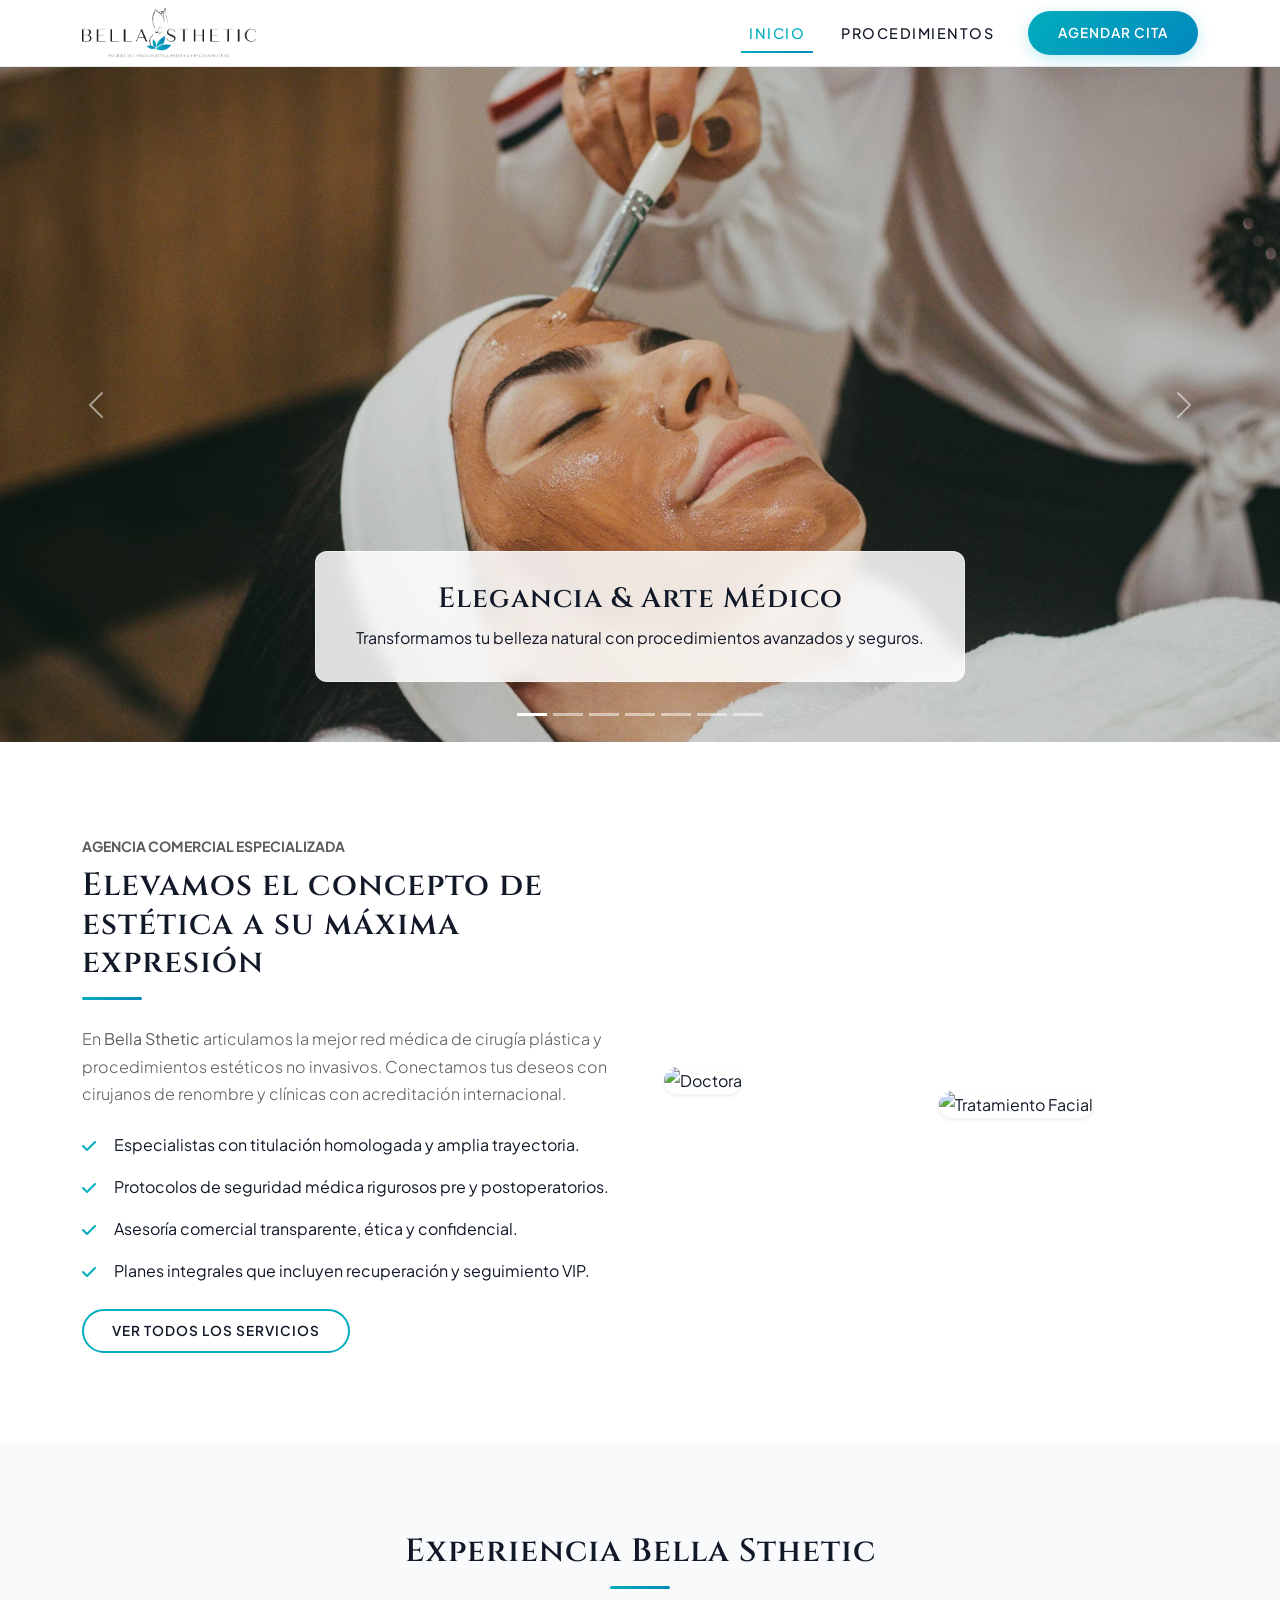
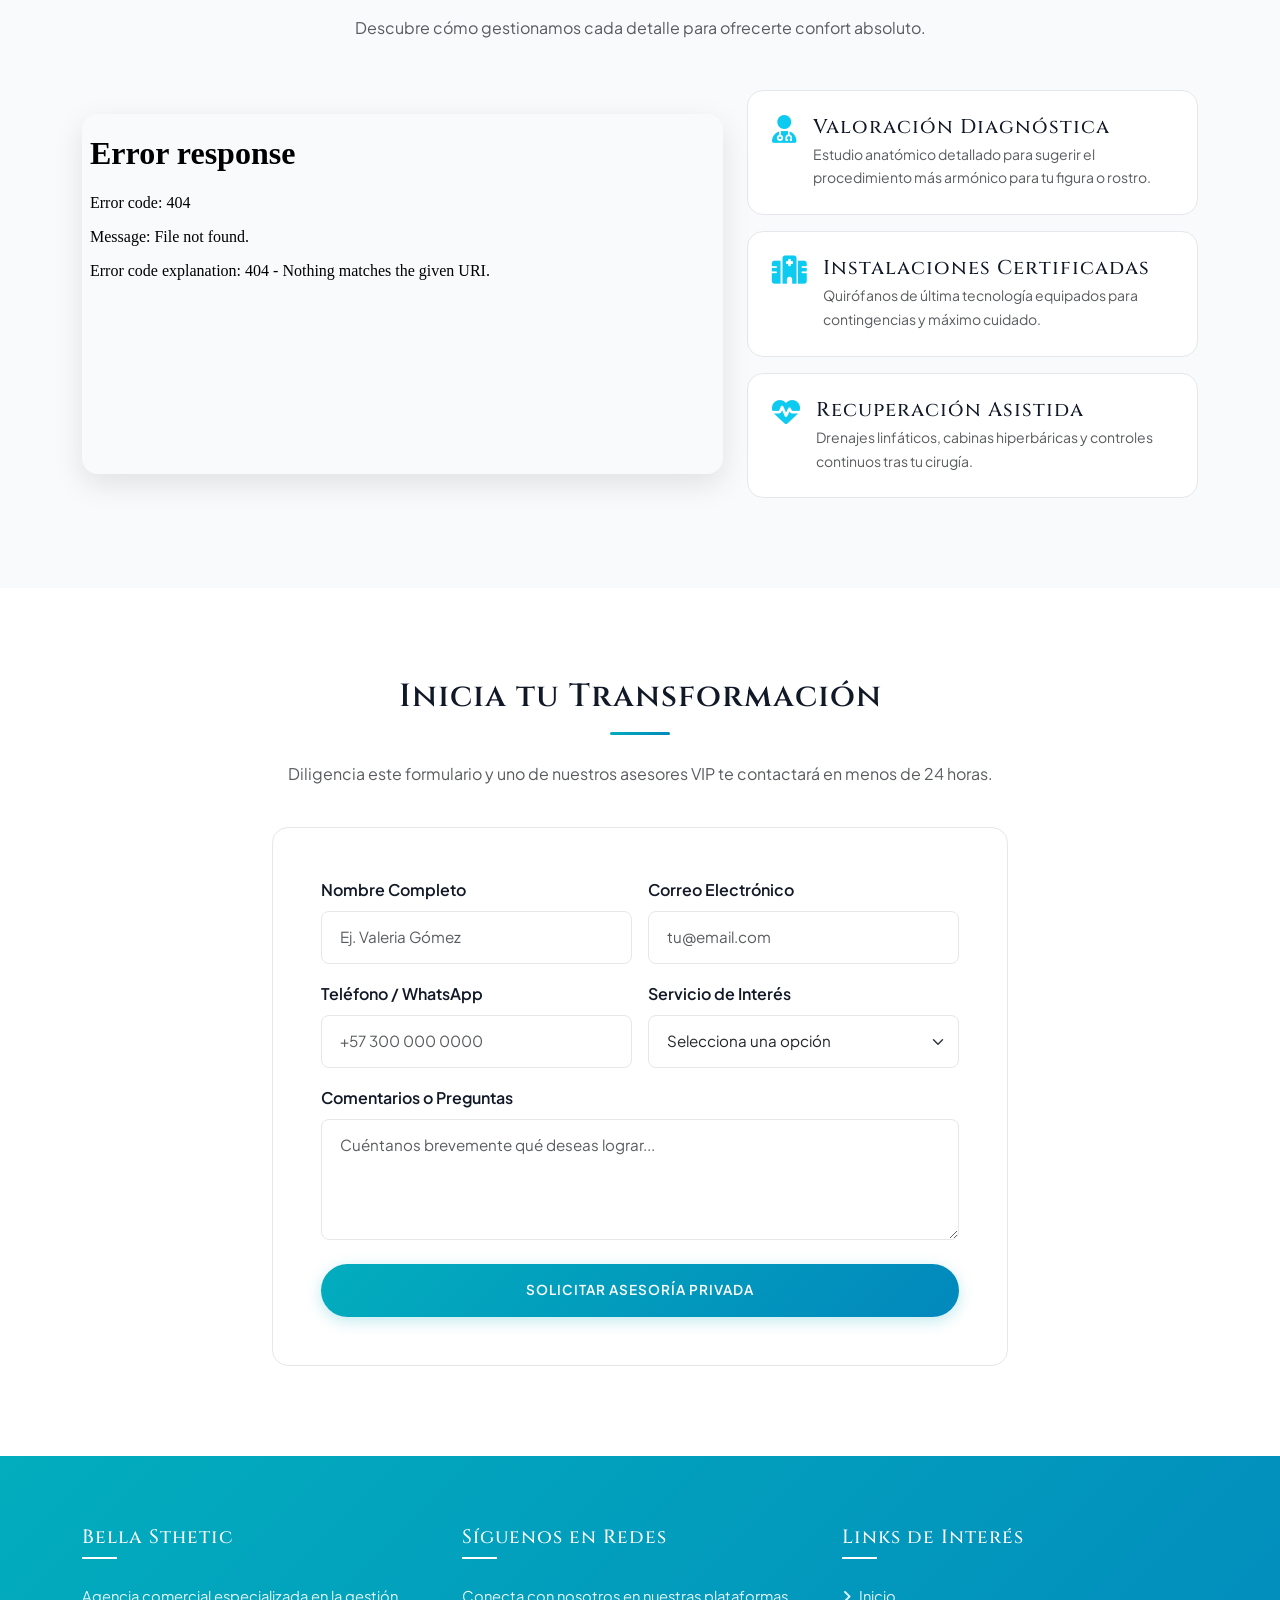
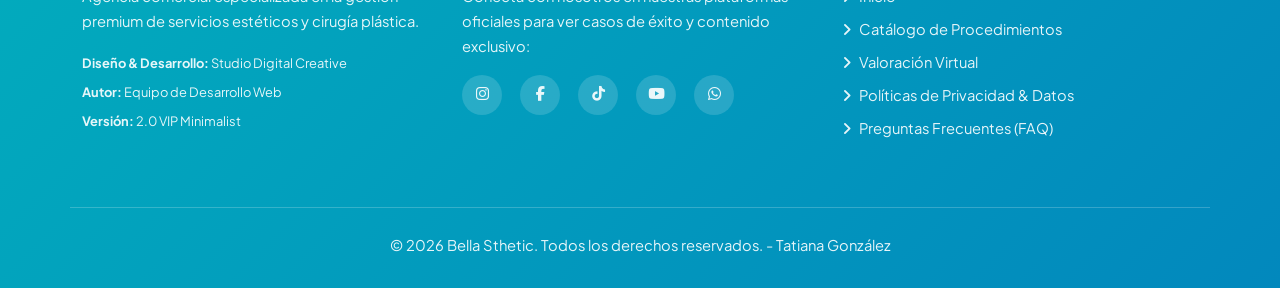
==== index.html @ e6e71dd5 "web site created" ====
<!DOCTYPE html>
<html lang="es">
<head>
  <meta charset="UTF-8">
  <meta name="viewport" content="width=device-width, initial-scale=1.0">
  <title>Bella Sthetic | Agencia Comercial Estética & Cirugía Plástica</title>
  <link href="https://cdn.jsdelivr.net/npm/bootstrap@5.3.2/dist/css/bootstrap.min.css" rel="stylesheet">
  <link rel="stylesheet" href="https://cdnjs.cloudflare.com/ajax/libs/font-awesome/6.4.0/css/all.min.css">
  <link rel="stylesheet" href="styles.css">
</head>
<body>

  <!-- BARRA DE NAVEGACIÓN -->
  <nav class="navbar navbar-expand-lg navbar-custom sticky-top">
    <div class="container">
        <div class="logo-container">
            <a class="navbar-brand" href="index.html">
                <img class="logo" src="imagenes/logo.png" alt="Bella Sthetic" >
            </a>
        </div>
      
      <button class="navbar-toggler border-0" type="button" data-bs-toggle="collapse" data-bs-target="#navbarBella">
        <span class="navbar-toggler-icon"></span>
      </button>
      
      <div class="collapse navbar-collapse" id="navbarBella">
        <ul class="navbar-menu navbar-nav ms-auto mb-2 mb-lg-0 align-items-center">
          <li class="nav-item">
            <a class="nav-link active" href="/index.html">Inicio</a>
          </li>
          <li class="nav-item">
            <a class="nav-link" href="/procedimientos.html">Procedimientos</a>
          </li>
          <li class="nav-item ms-lg-3 mt-2 mt-lg-0">
            <a href="#" class="btn btn-brand">Agendar Cita</a>
          </li>
        </ul>
      </div>
    </div>
  </nav>

  <!-- CARRUSEL DE 7 IMÁGENES -->
  <div id="heroCarousel" class="carousel slide carousel-fade" data-bs-ride="carousel" data-bs-interval="4500">
    <div class="carousel-indicators">
      <button type="button" data-bs-target="#heroCarousel" data-bs-slide-to="0" class="active"></button>
      <button type="button" data-bs-target="#heroCarousel" data-bs-slide-to="1"></button>
      <button type="button" data-bs-target="#heroCarousel" data-bs-slide-to="2"></button>      
      <button type="button" data-bs-target="#heroCarousel" data-bs-slide-to="3"></button>
      <button type="button" data-bs-target="#heroCarousel" data-bs-slide-to="4"></button>
      <button type="button" data-bs-target="#heroCarousel" data-bs-slide-to="5"></button>
      <button type="button" data-bs-target="#heroCarousel" data-bs-slide-to="6"></button>
    </div>

    <div class="carousel-inner">
      <!-- Imagen 1 -->
      <div class="carousel-item active">
        <img src="imagenes/img1.avif" class="d-block w-100" alt="Medicina Estética VIP">
        <div class="carousel-caption d-none d-md-block text-center">
          <h3>Elegancia & Arte Médico</h3>
          <p class="mb-0">Transformamos tu belleza natural con procedimientos avanzados y seguros.</p>
        </div>
      </div>
      <!-- Imagen 2 -->
      <div class="carousel-item">
        <img src="imagenes/img2.avif" class="d-block w-100" alt="Cirugía Plástica">
        <div class="carousel-caption d-none d-md-block text-center">
          <h3>Cirugía Plástica de Vanguardia</h3>
          <p class="mb-0">Especialistas certificados listos para guiar tu proceso de cambio.</p>
        </div>
      </div>      
      <!-- Imagen 3 -->
      <div class="carousel-item">
        <img src="imagenes/img3.avif" class="d-block w-100" alt="Spa y Cuidado">
        <div class="carousel-caption d-none d-md-block text-center">
          <h3>Experiencia de Bienestar Exclusiva</h3>
          <p class="mb-0">Espacios de paz y atención personalizada durante todo tu tratamiento.</p>
        </div>
      </div>
      <!-- Imagen 4 -->
      <div class="carousel-item">
        <img src="imagenes/img4.avif" class="d-block w-100" alt="Tecnología Láser">
        <div class="carousel-caption d-none d-md-block text-center">
          <h3>Tecnología No Invasiva</h3>
          <p class="mb-0">Equipamiento de última generación para moldear y cuidar tu piel.</p>
        </div>
      </div>
      <!-- Imagen 5 -->
      <div class="carousel-item">
        <img src="imagenes/img5.avif" class="d-block w-100" alt="Atención Personalizada">
        <div class="carousel-caption d-none d-md-block text-center">
          <h3>Acompañamiento VIP 24/7</h3>
          <p class="mb-0">Tu tranquilidad y seguridad son nuestra máxima prioridad.</p>
        </div>
      </div>
      <!-- Imagen 6 -->
      <div class="carousel-item">
        <img src="imagenes/img7.avif" class="d-block w-100" alt="Bienestar Estético">
        <div class="carousel-caption d-none d-md-block text-center">
          <h3>Equipo Quirúrgico Experto</h3>
          <p class="mb-0">Los mejores Cirujanos Plásticos Certificados</p>
        </div>
      </div>
      <!-- Imagen 7 -->
      <div class="carousel-item">
        <img src="imagenes/img6.avif" class="d-block w-100" alt="Bienestar Estético">
        <div class="carousel-caption d-none d-md-block text-center">
          <h3>Siente Tu Mejor Versión</h3>
          <p class="mb-0">Agenda tu valoración personalizada y da el primer paso hoy.</p>
        </div>
      </div>
    </div>

    <button class="carousel-control-prev" type="button" data-bs-target="#heroCarousel" data-bs-slide="prev">
      <span class="carousel-control-prev-icon"></span>
    </button>
    <button class="carousel-control-next" type="button" data-bs-target="#heroCarousel" data-bs-slide="next">
      <span class="carousel-control-next-icon"></span>
    </button>
  </div>


  <!-- SECCIÓN 1: FILOSOFÍA Y EXCELENCIA -->
  <section class="section-padding">
    <div class="container">
      <div class="row align-items-center g-5">
        <div class="col-lg-6">
          <span class="text-uppercase tracking-wide fw-bold text-muted small">Agencia Comercial Especializada</span>
          <h2 class="section-title text-start mt-2">Elevamos el concepto de estética a su máxima expresión</h2>
          <p class="lead text-muted fs-6 mb-4">
            En <strong>Bella Sthetic</strong> articulamos la mejor red médica de cirugía plástica y procedimientos estéticos no invasivos. Conectamos tus deseos con cirujanos de renombre y clínicas con acreditación internacional.
          </p>
          <ul class="custom-list mb-4">
            <li>Especialistas con titulación homologada y amplia trayectoria.</li>
            <li>Protocolos de seguridad médica rigurosos pre y postoperatorios.</li>
            <li>Asesoría comercial transparente, ética y confidencial.</li>
            <li>Planes integrales que incluyen recuperación y seguimiento VIP.</li>
          </ul>
          <a href="procedimientos.html" class="btn btn-outline-brand">Ver Todos los Servicios</a>
        </div>
        <div class="col-lg-6">
          <div class="row g-3">
            <div class="col-6">
              <img src="https://images.unsplash.com/photo-1584515979956-d9f6e5d09982?auto=format&fit=crop&w=600&q=80" class="img-fluid rounded-4 shadow-sm mb-3" alt="Doctora">
            </div>
            <div class="col-6">
              <img src="https://images.unsplash.com/photo-1516549655169-df83a0774514?auto=format&fit=crop&w=600&q=80" class="img-fluid rounded-4 shadow-sm mt-4" alt="Tratamiento Facial">
            </div>
          </div>
        </div>
      </div>
    </div>
  </section>


  <!-- SECCIÓN 2: TECNOLOGÍA & EXPERIENCIA EN VÍDEO -->
  <section class="section-padding bg-light-custom">
    <div class="container">
      <div class="text-center mb-5">
        <h2 class="section-title">Experiencia Bella Sthetic</h2>
        <p class="text-muted">Descubre cómo gestionamos cada detalle para ofrecerte confort absoluto.</p>
      </div>

      <div class="row g-4 align-items-center">
        <!-- Contenido Multimedia Vídeo -->
        <div class="col-lg-7">
          <div class="video-container ratio ratio-16x9">
            <iframe src="video/video.mp4" title="Video Informativo Bella Sthetic" allowfullscreen></iframe>
          </div>
        </div>

        <!-- Tarjetas de Destacados -->
        <div class="col-lg-5">
          <div class="d-flex flex-column gap-3">
            <div class="card-custom p-4">
              <div class="d-flex align-items-start gap-3">
                <i class="fa-solid fa-user-doctor fs-3 text-info"></i>
                <div>
                  <h5 class="mb-1">Valoración Diagnóstica</h5>
                  <p class="text-muted small mb-0">Estudio anatómico detallado para sugerir el procedimiento más armónico para tu figura o rostro.</p>
                </div>
              </div>
            </div>

            <div class="card-custom p-4">
              <div class="d-flex align-items-start gap-3">
                <i class="fa-solid fa-hospital fs-3 text-info"></i>
                <div>
                  <h5 class="mb-1">Instalaciones Certificadas</h5>
                  <p class="text-muted small mb-0">Quirófanos de última tecnología equipados para contingencias y máximo cuidado.</p>
                </div>
              </div>
            </div>

            <div class="card-custom p-4">
              <div class="d-flex align-items-start gap-3">
                <i class="fa-solid fa-heart-pulse fs-3 text-info"></i>
                <div>
                  <h5 class="mb-1">Recuperación Asistida</h5>
                  <p class="text-muted small mb-0">Drenajes linfáticos, cabinas hiperbáricas y controles continuos tras tu cirugía.</p>
                </div>
              </div>
            </div>
          </div>
        </div>
      </div>
    </div>
  </section>


  <!-- SECCIÓN 3: FORMULARIO DE VALORACIÓN -->
  <section id="contacto" class="section-padding">
    <div class="container">
      <div class="row justify-content-center">
        <div class="col-lg-8 text-center mb-4">
          <h2 class="section-title">Inicia tu Transformación</h2>
          <p class="text-muted">Diligencia este formulario y uno de nuestros asesores VIP te contactará en menos de 24 horas.</p>
        </div>
      </div>

      <div class="row justify-content-center">
        <div class="col-lg-8">
          <div class="card-custom p-4 p-md-5">
            <form id="formValoracion">
              <div class="row g-3">
                <div class="col-md-6">
                  <label class="form-label fw-semibold">Nombre Completo</label>
                  <input type="text" class="form-control" placeholder="Ej. Valeria Gómez" required>
                </div>
                <div class="col-md-6">
                  <label class="form-label fw-semibold">Correo Electrónico</label>
                  <input type="email" class="form-control" placeholder="tu@email.com" required>
                </div>
                <div class="col-md-6">
                  <label class="form-label fw-semibold">Teléfono / WhatsApp</label>
                  <input type="tel" class="form-control" placeholder="+57 300 000 0000" required>
                </div>
                <div class="col-md-6">
                  <label class="form-label fw-semibold">Servicio de Interés</label>
                  <select class="form-select" required>
                    <option value="" selected disabled>Selecciona una opción</option>
                    <option value="1">Cirugía Plástica Facial</option>
                    <option value="2">Cirugía Corporal (Lipo / Abdomino)</option>
                    <option value="3">Medicina Estética No Invasiva</option>
                    <option value="4">Tratamiento Dermatológico</option>
                  </select>
                </div>
                <div class="col-12">
                  <label class="form-label fw-semibold">Comentarios o Preguntas</label>
                  <textarea class="form-control" rows="4" placeholder="Cuéntanos brevemente qué deseas lograr..."></textarea>
                </div>
                <div class="col-12 text-center mt-4">
                  <button type="submit" class="btn btn-brand w-100 py-3">Solicitar Asesoría Privada</button>
                </div>
              </div>
            </form>
          </div>
        </div>
      </div>
    </div>
  </section>


  <!-- FOOTER INSTITUCIONAL EN DEGRADADO CON TEXTO BLANCO -->
  <footer class="footer-institutional">
    <div class="container">
      <div class="row g-4">
        
        <!-- ESPACIO 1: INFORMACIÓN DEL CREADOR -->
        <div class="col-lg-4 col-md-6">
          <h5>Bella Sthetic</h5>
          <p class="mb-2">Agencia comercial especializada en la gestión premium de servicios estéticos y cirugía plástica.</p>
          <div class="mt-3">
            <p class="mb-1"><small><strong>Diseño & Desarrollo:</strong> Studio Digital Creative</small></p>
            <p class="mb-1"><small><strong>Autor:</strong> Equipo de Desarrollo Web</small></p>
            <p class="mb-0"><small><strong>Versión:</strong> 2.0 VIP Minimalist</small></p>
          </div>
        </div>

        <!-- ESPACIO 2: REDES SOCIALES (NO REALES) -->
        <div class="col-lg-4 col-md-6">
          <h5>Síguenos en Redes</h5>
          <p>Conecta con nosotros en nuestras plataformas oficiales para ver casos de éxito y contenido exclusivo:</p>
          <div class="d-flex gap-2 mt-3">
            <a href="#" class="social-icon-btn" aria-label="Instagram"><i class="fa-brands fa-instagram"></i></a>
            <a href="#" class="social-icon-btn" aria-label="Facebook"><i class="fa-brands fa-facebook-f"></i></a>
            <a href="#" class="social-icon-btn" aria-label="TikTok"><i class="fa-brands fa-tiktok"></i></a>
            <a href="#" class="social-icon-btn" aria-label="YouTube"><i class="fa-brands fa-youtube"></i></a>
            <a href="#" class="social-icon-btn" aria-label="WhatsApp"><i class="fa-brands fa-whatsapp"></i></a>
          </div>
        </div>

        <!-- ESPACIO 3: OTROS LINKS DE INTERÉS -->
        <div class="col-lg-4 col-md-12">
          <h5>Links de Interés</h5>
          <ul class="list-unstyled">
            <li class="mb-2"><a href="index.html"><i class="fa-solid fa-angle-right me-2"></i>Inicio</a></li>
            <li class="mb-2"><a href="procedimientos.html"><i class="fa-solid fa-angle-right me-2"></i>Catálogo de Procedimientos</a></li>
            <li class="mb-2"><a href="#contacto"><i class="fa-solid fa-angle-right me-2"></i>Valoración Virtual</a></li>
            <li class="mb-2"><a href="#"><i class="fa-solid fa-angle-right me-2"></i>Políticas de Privacidad & Datos</a></li>
            <li class="mb-2"><a href="#"><i class="fa-solid fa-angle-right me-2"></i>Preguntas Frecuentes (FAQ)</a></li>
          </ul>
        </div>

      </div>

      <div class="row footer-bottom text-center">
        <div class="col-12">
          <p class="mb-0">&copy; 2026 Bella Sthetic. Todos los derechos reservados. - Tatiana González</p>
        </div>
      </div>
    </div>
  </footer>

  <!-- Bootstrap JS -->
  <script src="https://cdn.jsdelivr.net/npm/bootstrap@5.3.2/dist/js/bootstrap.bundle.min.js"></script>
</body>
</html>
---- styles.css ----
/* Importación de fuentes de Google Fonts */
@import url('https://fonts.googleapis.com/css2?family=Cinzel:wght@400;500;600;700&family=Plus+Jakarta+Sans:wght@300;400;500;600&display=swap');

:root {
  /* Colores Institucionales */
  --primary-light: #02adbd;
  --primary-dark: #0288bd;
  --brand-gradient: linear-gradient(135deg, #02adbd 0%, #0288bd 100%);
  --brand-gradient-hover: linear-gradient(135deg, #0288bd 0%, #016289 100%);
  
  /* Configuración de Fondo y Texto General */
  --bg-page: #ffffff;
  --bg-secondary: #f8fafc;
  --text-main: #111827;
  --text-muted: #4b5563;
  --border-color: #e5e7eb;

  /* VARIABLE DE TIPOGRAFÍA PRINCIPAL PARA TÍTULOS 
     (Simil a 'The Amoret Collection Sans' - Estilo sofisticado / serif elegante) */
  --font-title: 'Cinzel', serif, sans-serif;
  --font-body: 'Plus Jakarta Sans', sans-serif;
}

/* Base global */
body {
  background-color: var(--bg-page);
  color: var(--text-main);
  font-family: var(--font-body);
  margin: 0;
  padding: 0;
  overflow-x: hidden;
  line-height: 1.7;
}

/* Aplicación de la variable para Títulos */
h1, h2, h3, h4, h5, h6, .brand-font {
  font-family: var(--font-title) !important;
  letter-spacing: 1px;
  color: var(--text-main);
}

/* Navbar Minimalista */
.navbar-custom {
  background-color: rgba(255, 255, 255, 0.96);
  backdrop-filter: blur(10px);
  border-bottom: 1px solid var(--border-color);
  transition: all 0.3s ease;
}

.navbar-brand {
  font-family: var(--font-title);
  font-weight: 700;
  font-size: 1.5rem;
  letter-spacing: 2px;
  color: var(--text-main) !important;
}

.navbar-brand span {
  background: var(--brand-gradient);
  -webkit-background-clip: text;
  -webkit-text-fill-color: transparent;
}

.nav-link {
  font-size: 0.9rem;
  text-transform: uppercase;
  letter-spacing: 1.5px;
  color: var(--text-main) !important;
  font-weight: 500;
  margin: 0 10px;
  position: relative;
  transition: color 0.3s ease;
}

.nav-link:hover, .nav-link.active {
  color: var(--primary-light) !important;
}

.nav-link::after {
  content: '';
  position: absolute;
  width: 0%;
  height: 2px;
  bottom: 0;
  left: 0;
  background: var(--brand-gradient);
  transition: width 0.3s ease;
}

.nav-link:hover::after, .nav-link.active::after {
  width: 100%;
}

.logo-container {
    height: 50px;
    width: auto;
    display: flex;
    align-items: center;
}

.logo {
    height: 100%;
    width: auto;
    max-height: 50px;
    object-fit: contain;
}

/* Botones Gradiente Sofisticados */
.btn-brand {
  background: var(--brand-gradient);
  color: #ffffff !important;
  border: none;
  border-radius: 50px;
  padding: 12px 30px;
  font-weight: 600;
  letter-spacing: 1px;
  text-transform: uppercase;
  font-size: 0.85rem;
  box-shadow: 0 4px 15px rgba(2, 173, 189, 0.25);
  transition: all 0.3s ease;
}

.btn-brand:hover {
  background: var(--brand-gradient-hover);
  transform: translateY(-2px);
  box-shadow: 0 6px 20px rgba(2, 136, 189, 0.35);
}

.btn-outline-brand {
  border: 2px solid var(--primary-light);
  color: var(--text-main);
  border-radius: 50px;
  padding: 10px 28px;
  font-weight: 600;
  letter-spacing: 1px;
  text-transform: uppercase;
  font-size: 0.85rem;
  transition: all 0.3s ease;
}

.btn-outline-brand:hover {
  background: var(--brand-gradient);
  color: #ffffff !important;
  border-color: transparent;
}

/* Carrusel de Imágenes */
.carousel-item {
  height: 75vh;
  min-height: 450px;
}

.carousel-item img {
  height: 100%;
  object-fit: cover;
  filter: brightness(0.85);
}

.carousel-caption {
  background: rgba(255, 255, 255, 0.85);
  backdrop-filter: blur(8px);
  padding: 30px;
  border-radius: 12px;
  color: var(--text-main);
  max-width: 650px;
  margin: 0 auto 40px auto;
  border: 1px solid rgba(255, 255, 255, 0.4);
}

.carousel-caption h3 {
  color: var(--text-main);
  font-weight: 600;
}

/* Secciones de Contenido */
.section-padding {
  padding: 90px 0;
}

.bg-light-custom {
  background-color: var(--bg-secondary);
}

.section-title {
  position: relative;
  margin-bottom: 25px;
  font-weight: 600;
}

.section-title::after {
  content: '';
  display: block;
  width: 60px;
  height: 3px;
  background: var(--brand-gradient);
  margin: 15px auto 0 auto;
  border-radius: 2px;
}

.section-title.text-start::after {
  margin: 15px 0 0 0;
}

/* Tarjetas y Marcos Multimedias */
.card-custom {
  border: 1px solid var(--border-color);
  border-radius: 16px;
  overflow: hidden;
  transition: all 0.3s ease;
  background: #ffffff;
}

.card-custom:hover {
  transform: translateY(-8px);
  box-shadow: 0 15px 30px rgba(0, 0, 0, 0.08);
}

.video-container {
  border-radius: 16px;
  overflow: hidden;
  box-shadow: 0 10px 30px rgba(0, 0, 0, 0.1);
}

/* Listas personalizadas */
.custom-list {
  list-style: none;
  padding: 0;
}

.custom-list li {
  position: relative;
  padding-left: 32px;
  margin-bottom: 15px;
  font-size: 1rem;
}

.custom-list li::before {
  content: "\f00c";
  font-family: "Font Awesome 6 Free";
  font-weight: 900;
  position: absolute;
  left: 0;
  top: 2px;
  color: var(--primary-light);
}

/* Tablas Minimalistas */
.table-custom {
  border-collapse: separate;
  border-spacing: 0;
  border-radius: 12px;
  overflow: hidden;
  border: 1px solid var(--border-color);
}

.table-custom th {
  background: var(--brand-gradient);
  color: #ffffff !important;
  font-family: var(--font-title);
  font-weight: 500;
  padding: 16px;
  text-transform: uppercase;
  font-size: 0.85rem;
  letter-spacing: 1px;
}

.table-custom td {
  padding: 16px;
  vertical-align: middle;
  border-bottom: 1px solid var(--border-color);
  color: var(--text-main);
}

/* Formularios de alta gama */
.form-control, .form-select {
  border-radius: 8px;
  padding: 14px 18px;
  border: 1px solid var(--border-color);
  font-size: 0.95rem;
  transition: all 0.3s ease;
}

.form-control:focus, .form-select:focus {
  border-color: var(--primary-light);
  box-shadow: 0 0 0 0.25rem rgba(2, 173, 189, 0.15);
}

/* ==========================================================
   FOOTER INSTITUCIONAL EN DEGRADADO Y TEXTO BLANCO
   ========================================================== */
.footer-institutional {
  background: var(--brand-gradient) !important;
  color: #ffffff !important;
  padding: 70px 0 30px 0;
}

.footer-institutional h5 {
  color: #ffffff !important;
  font-family: var(--font-title);
  font-size: 1.2rem;
  margin-bottom: 25px;
  position: relative;
}

.footer-institutional h5::after {
  content: '';
  display: block;
  width: 35px;
  height: 2px;
  background-color: #ffffff;
  margin-top: 8px;
}

.footer-institutional p, 
.footer-institutional a, 
.footer-institutional li {
  color: rgba(255, 255, 255, 0.9) !important;
  font-size: 0.92rem;
  text-decoration: none;
  transition: all 0.3s ease;
}

.footer-institutional a:hover {
  color: #ffffff !important;
  text-decoration: underline;
  padding-left: 4px;
}

.social-icon-btn {
  display: inline-flex;
  align-items: center;
  justify-content: center;
  width: 40px;
  height: 40px;
  border-radius: 50%;
  background: rgba(255, 255, 255, 0.15);
  color: #ffffff !important;
  margin-right: 10px;
  transition: all 0.3s ease;
}

.social-icon-btn:hover {
  background: #ffffff;
  color: var(--primary-dark) !important;
  transform: translateY(-3px);
}

.footer-bottom {
  border-top: 1px solid rgba(255, 255, 255, 0.2);
  margin-top: 50px;
  padding-top: 25px;
  font-size: 0.85rem;
}
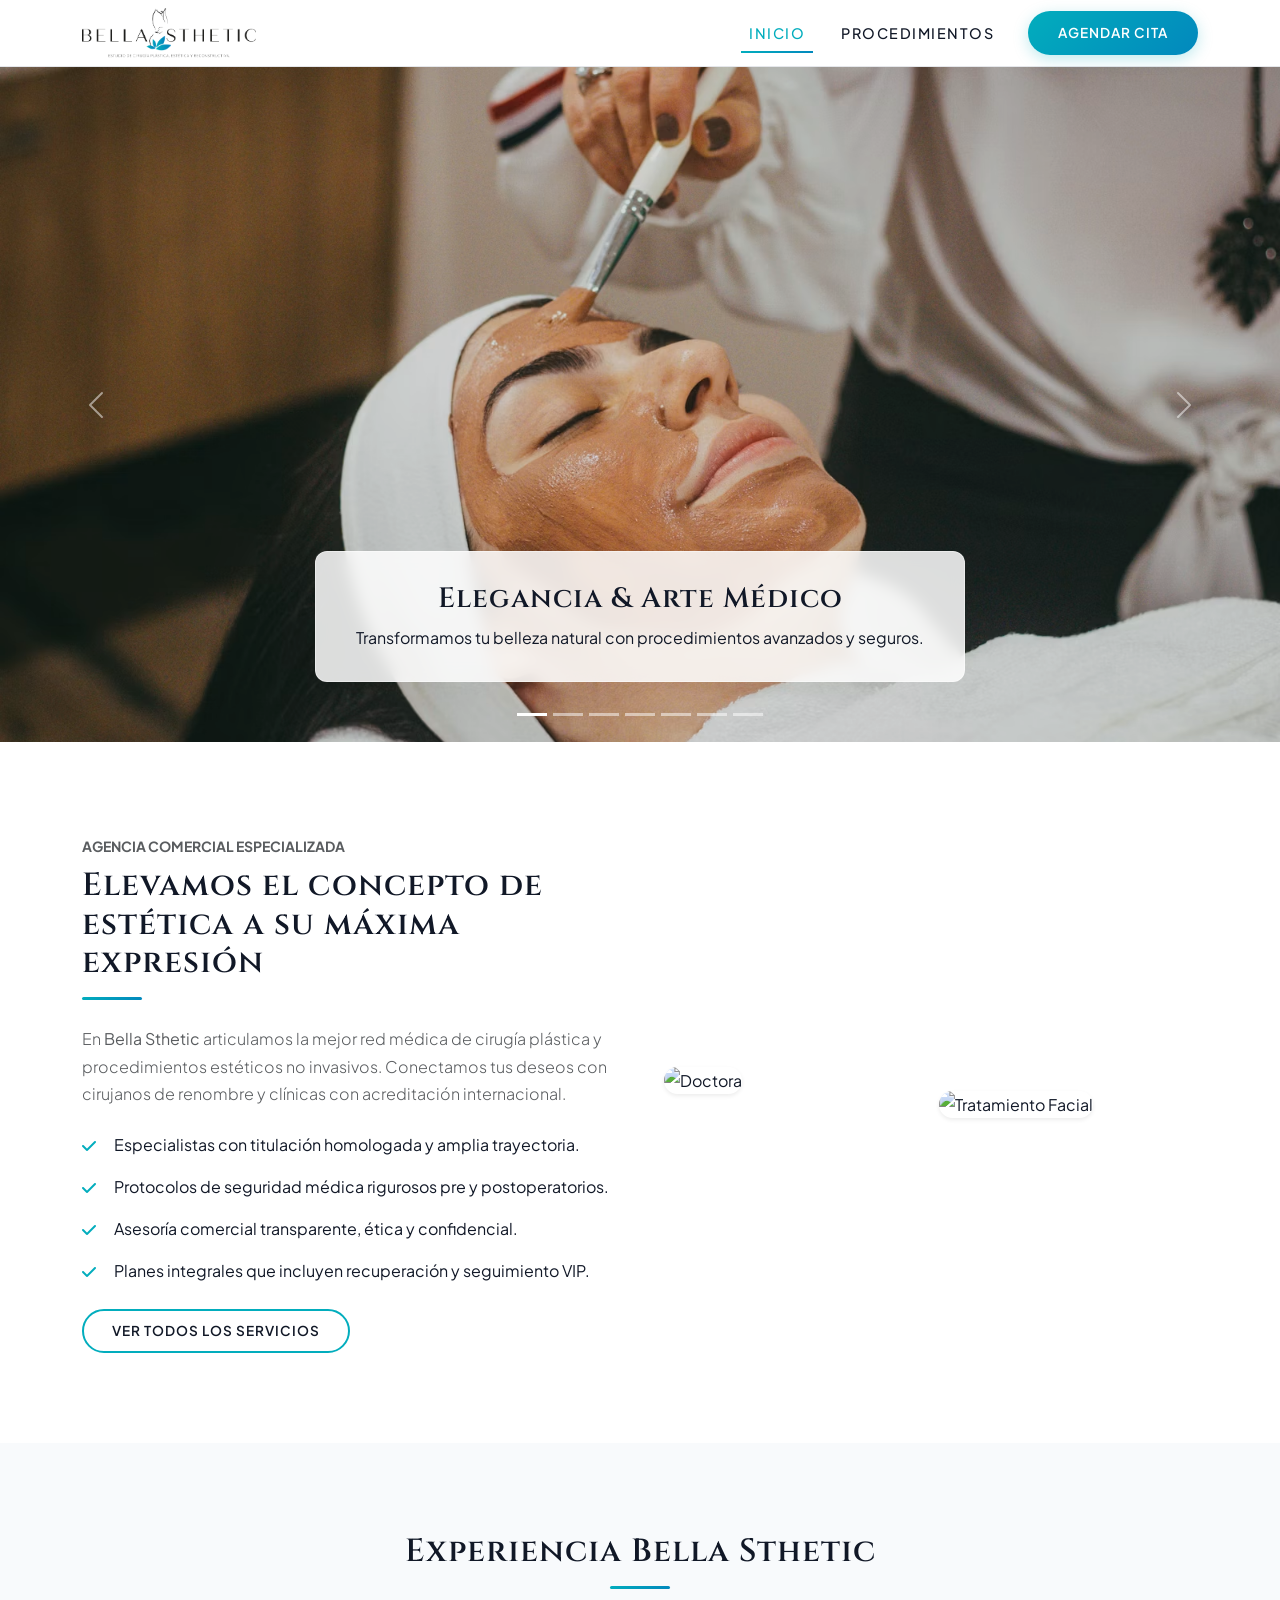
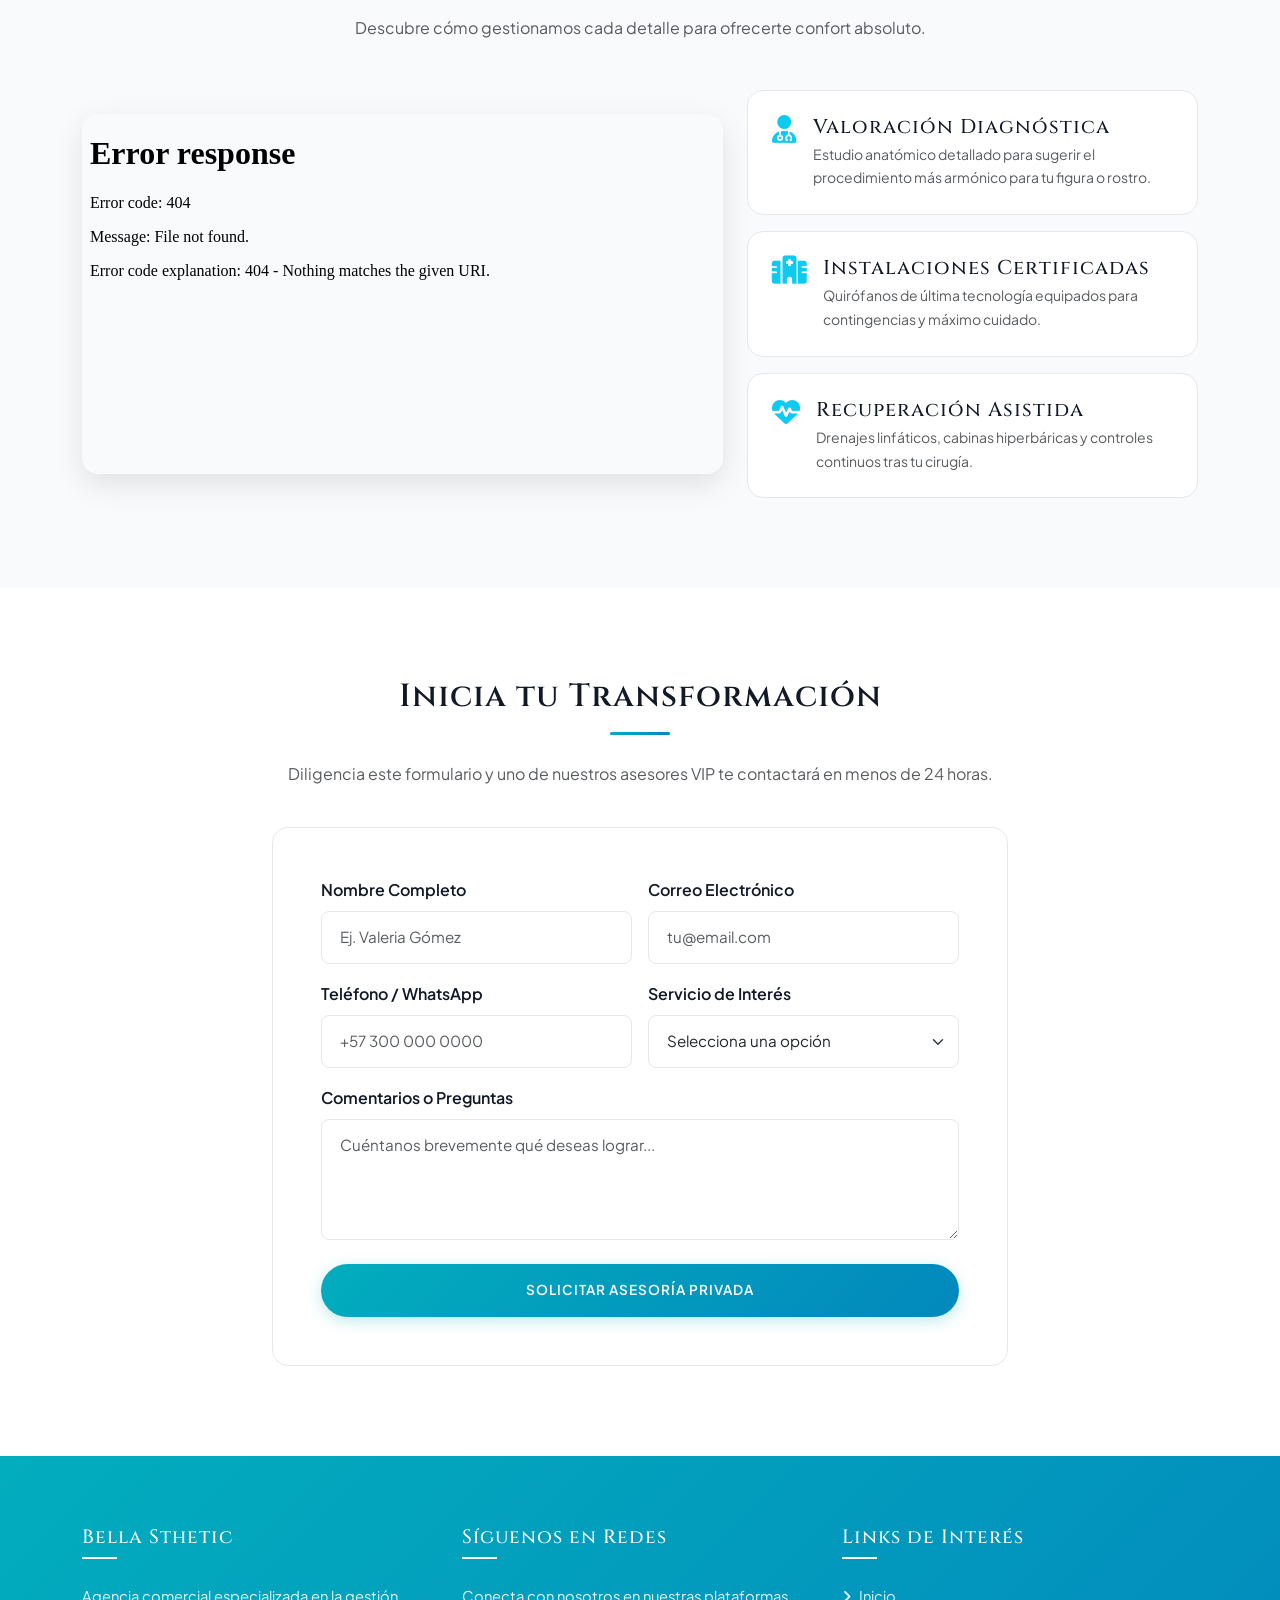
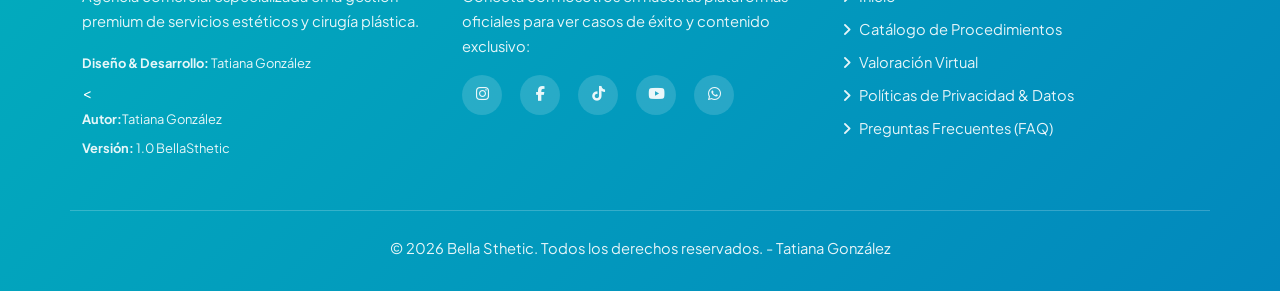
==== commit ee52d512: "web site updated" ====
--- a/index.html
+++ b/index.html
@@ -270,9 +270,9 @@
           <h5>Bella Sthetic</h5>
           <p class="mb-2">Agencia comercial especializada en la gestión premium de servicios estéticos y cirugía plástica.</p>
           <div class="mt-3">
-            <p class="mb-1"><small><strong>Diseño & Desarrollo:</strong> Studio Digital Creative</small></p>
-            <p class="mb-1"><small><strong>Autor:</strong> Equipo de Desarrollo Web</small></p>
-            <p class="mb-0"><small><strong>Versión:</strong> 2.0 VIP Minimalist</small></p>
+            <p class="mb-1"><small><strong>Diseño & Desarrollo:</strong> Tatiana González</small></p>
+            <<p class="mb-1"><small><strong>Autor:</strong>Tatiana González</small></p>
+            <p class="mb-0"><small><strong>Versión:</strong> 1.0 BellaSthetic</small></p>
           </div>
         </div>
 
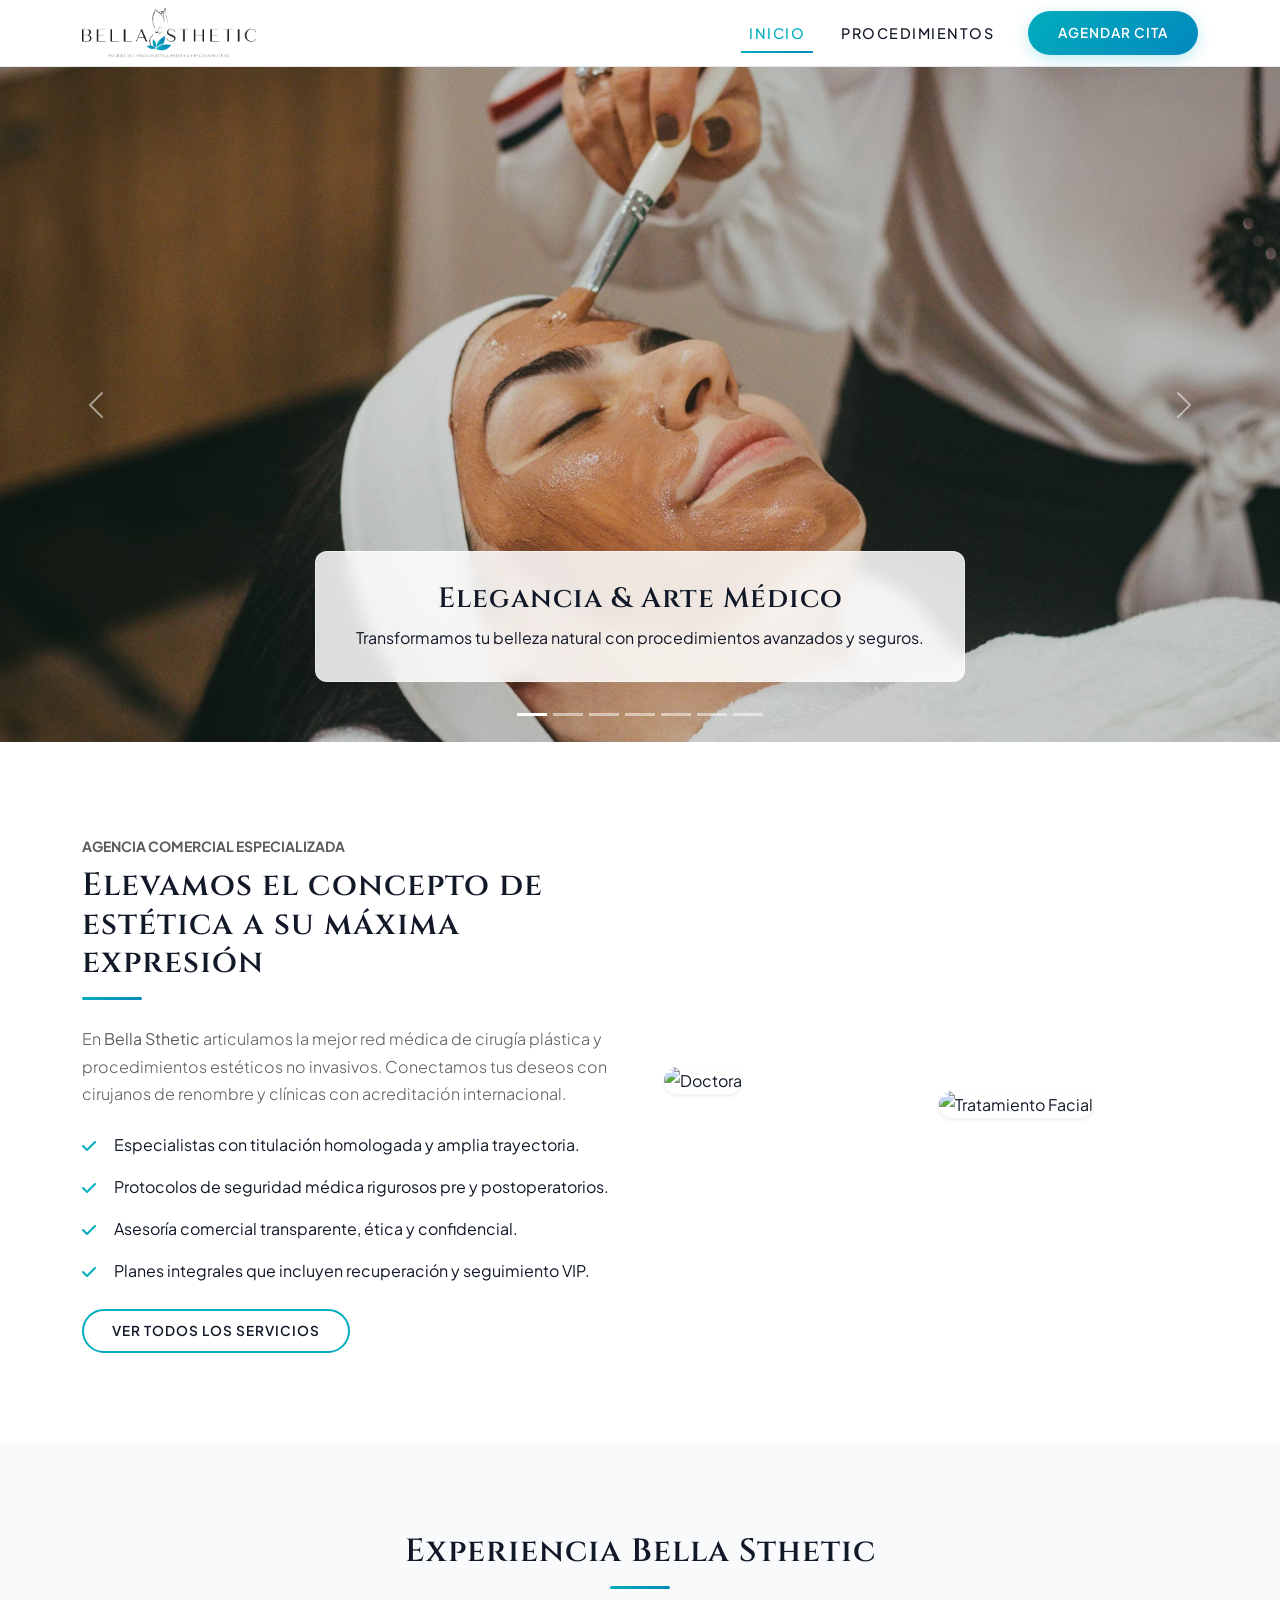
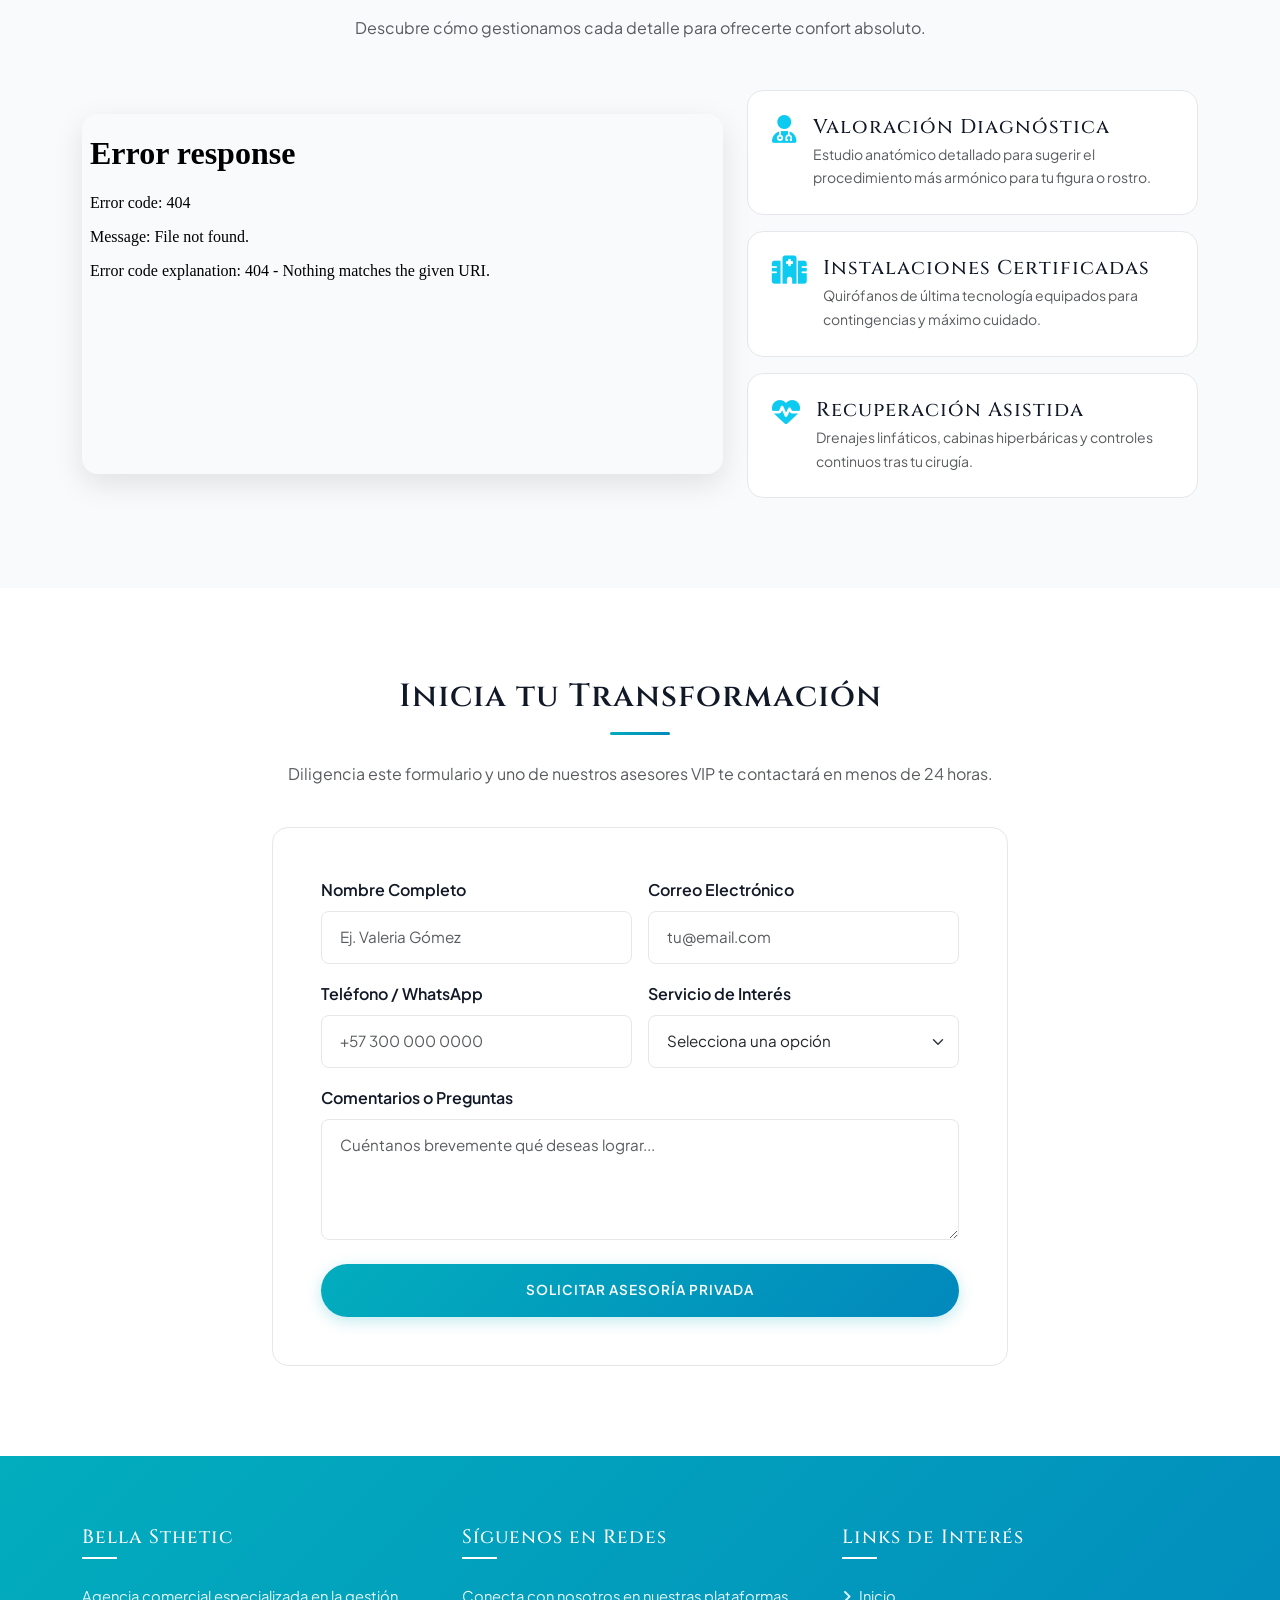
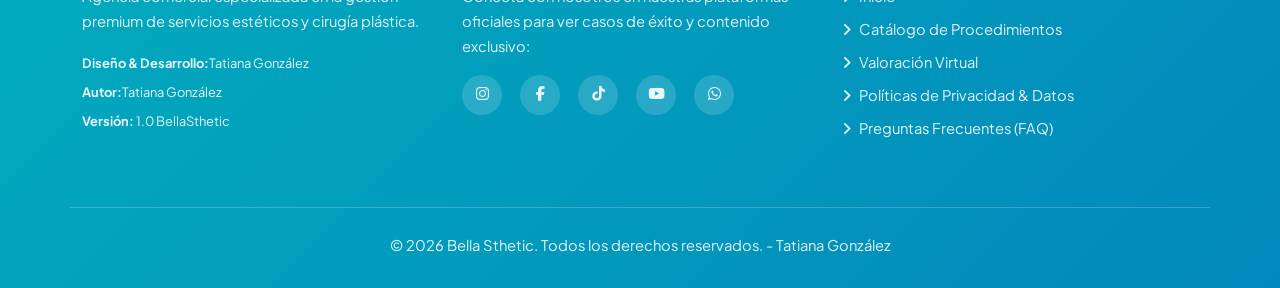
==== commit 185d3ca3: "web site updated" ====
--- a/index.html
+++ b/index.html
@@ -270,8 +270,8 @@
           <h5>Bella Sthetic</h5>
           <p class="mb-2">Agencia comercial especializada en la gestión premium de servicios estéticos y cirugía plástica.</p>
           <div class="mt-3">
-            <p class="mb-1"><small><strong>Diseño & Desarrollo:</strong> Tatiana González</small></p>
-            <<p class="mb-1"><small><strong>Autor:</strong>Tatiana González</small></p>
+            <p class="mb-1"><small><strong>Diseño & Desarrollo:</strong>Tatiana González</small></p>
+            <p class="mb-1"><small><strong>Autor:</strong>Tatiana González</small></p>
             <p class="mb-0"><small><strong>Versión:</strong> 1.0 BellaSthetic</small></p>
           </div>
         </div>
